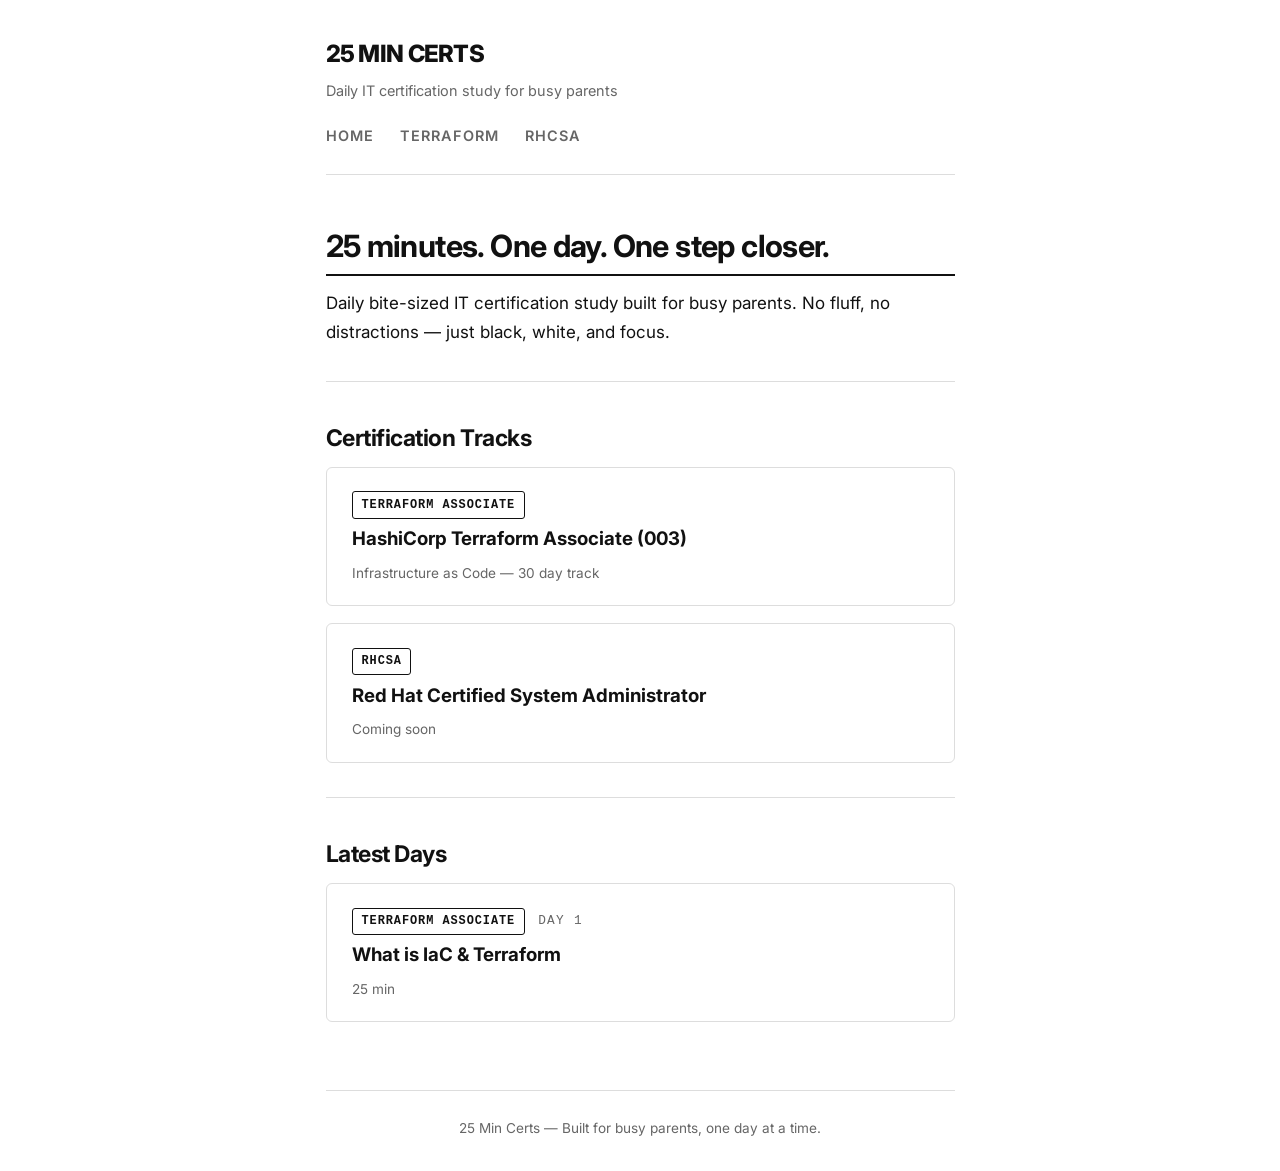
==== index.html @ 274af11c "Day 1: What is IaC and Terraform" ====
<!DOCTYPE html>
<html lang="en">
<head>
  <meta charset="UTF-8">
  <meta name="viewport" content="width=device-width, initial-scale=1.0">
  <title>Home — 25 Min Certs</title>
  <meta name="description" content="Bite-sized certification study — 25 minutes a day, black and white, no distractions.">
  <link rel="preconnect" href="https://fonts.googleapis.com">
  <link href="https://fonts.googleapis.com/css2?family=Inter:wght@400;600;700;800&display=swap" rel="stylesheet">
  <link rel="stylesheet" href="/css/style.css">
</head>
<body>

  <header class="site-header">
    <a href="/" class="site-title">25 Min Certs</a>
    <p class="site-tagline">Daily IT certification study for busy parents</p>
    <nav>
      <a href="/">Home</a>
      <a href="/days/terraform/">Terraform</a>
      <a href="/days/rhcsa/">RHCSA</a>
    </nav>
  </header>

  <main>
    
<h1>25 minutes. One day. One step closer.</h1>
<p>Daily bite-sized IT certification study built for busy parents. No fluff, no distractions — just black, white, and focus.</p>

<hr>

<h2>Certification Tracks</h2>

<ul class="day-list">
  <li class="day-card">
    <a href="/days/terraform/">
      <span class="cert-badge">Terraform Associate</span>
      <div class="day-title">HashiCorp Terraform Associate (003)</div>
      <div class="day-meta">Infrastructure as Code — 30 day track</div>
    </a>
  </li>
  <li class="day-card">
    <a href="/days/rhcsa/">
      <span class="cert-badge">RHCSA</span>
      <div class="day-title">Red Hat Certified System Administrator</div>
      <div class="day-meta">Coming soon</div>
    </a>
  </li>
</ul>

<hr>

<h2>Latest Days</h2>

<ul class="day-list"><li class="day-card">
    <a href="/days/terraform/day-01/">
      <span class="cert-badge">Terraform Associate</span>
      <span class="day-number">Day 1</span>
      <div class="day-title">What is IaC &amp; Terraform</div>
      <div class="day-meta">25 min</div>
    </a>
  </li></ul>

  </main>

  <footer class="site-footer">
    25 Min Certs — Built for busy parents, one day at a time.
  </footer>

  <script src="/js/main.js"></script>
</body>
</html>
---- css/style.css ----
/* ========================================
   25 Min Certs — Black & White Focus Theme
   ======================================== */

:root {
  --bg: #ffffff;
  --fg: #111111;
  --muted: #666666;
  --border: #dddddd;
  --accent: #000000;
  --code-bg: #f5f5f5;
  --card-shadow: 0 1px 3px rgba(0,0,0,0.08);
  --font-mono: 'SF Mono', 'Fira Code', 'Consolas', monospace;
  --font-sans: 'Inter', -apple-system, BlinkMacSystemFont, 'Segoe UI', sans-serif;
  --max-width: 680px;
}

/* Dark mode */
@media (prefers-color-scheme: dark) {
  :root {
    --bg: #111111;
    --fg: #eeeeee;
    --muted: #999999;
    --border: #333333;
    --accent: #ffffff;
    --code-bg: #1a1a1a;
  }
}

*, *::before, *::after {
  box-sizing: border-box;
  margin: 0;
  padding: 0;
}

html {
  font-size: 17px;
  scroll-behavior: smooth;
}

body {
  font-family: var(--font-sans);
  background: var(--bg);
  color: var(--fg);
  line-height: 1.7;
  padding: 2rem 1.5rem;
  max-width: var(--max-width);
  margin: 0 auto;
  -webkit-font-smoothing: antialiased;
}

/* ---- Typography ---- */

h1, h2, h3, h4 {
  font-weight: 700;
  letter-spacing: -0.02em;
  line-height: 1.3;
  margin-top: 2.5rem;
  margin-bottom: 0.75rem;
}

h1 { font-size: 1.8rem; border-bottom: 2px solid var(--fg); padding-bottom: 0.5rem; }
h2 { font-size: 1.35rem; }
h3 { font-size: 1.1rem; color: var(--muted); text-transform: uppercase; letter-spacing: 0.05em; font-size: 0.85rem; }

p { margin-bottom: 1.2rem; }

a {
  color: var(--fg);
  text-decoration: underline;
  text-underline-offset: 3px;
  text-decoration-thickness: 1px;
}
a:hover { text-decoration-thickness: 2px; }

strong { font-weight: 700; }

blockquote {
  border-left: 3px solid var(--fg);
  padding-left: 1rem;
  color: var(--muted);
  margin: 1.5rem 0;
  font-style: italic;
}

hr {
  border: none;
  border-top: 1px solid var(--border);
  margin: 2rem 0;
}

ul, ol {
  padding-left: 1.5rem;
  margin-bottom: 1.2rem;
}

li { margin-bottom: 0.4rem; }

/* ---- Code ---- */

code {
  font-family: var(--font-mono);
  font-size: 0.88rem;
  background: var(--code-bg);
  padding: 0.15rem 0.4rem;
  border-radius: 3px;
}

pre {
  background: var(--code-bg);
  border: 1px solid var(--border);
  border-radius: 6px;
  padding: 1.2rem;
  overflow-x: auto;
  margin: 1.5rem 0;
  line-height: 1.5;
}

pre code {
  background: none;
  padding: 0;
  font-size: 0.85rem;
}

/* ---- Header / Nav ---- */

.site-header {
  margin-bottom: 3rem;
  padding-bottom: 1.5rem;
  border-bottom: 1px solid var(--border);
}

.site-title {
  font-size: 1.4rem;
  font-weight: 800;
  letter-spacing: -0.03em;
  text-decoration: none;
  text-transform: uppercase;
}

.site-tagline {
  color: var(--muted);
  font-size: 0.85rem;
  margin-top: 0.25rem;
}

nav {
  margin-top: 1rem;
  display: flex;
  gap: 1.5rem;
}

nav a {
  font-size: 0.85rem;
  text-transform: uppercase;
  letter-spacing: 0.08em;
  text-decoration: none;
  color: var(--muted);
  font-weight: 600;
}

nav a:hover, nav a.active {
  color: var(--fg);
}

/* ---- Day Card (index listing) ---- */

.day-list {
  list-style: none;
  padding: 0;
}

.day-card {
  border: 1px solid var(--border);
  border-radius: 6px;
  padding: 1.2rem 1.5rem;
  margin-bottom: 1rem;
  transition: border-color 0.15s;
}

.day-card:hover {
  border-color: var(--fg);
}

.day-card a {
  text-decoration: none;
  display: block;
}

.day-card .day-number {
  font-family: var(--font-mono);
  font-size: 0.75rem;
  color: var(--muted);
  text-transform: uppercase;
  letter-spacing: 0.1em;
}

.day-card .day-title {
  font-size: 1.1rem;
  font-weight: 700;
  margin-top: 0.25rem;
}

.day-card .day-meta {
  font-size: 0.8rem;
  color: var(--muted);
  margin-top: 0.4rem;
}

/* ---- Cert Badge ---- */

.cert-badge {
  display: inline-block;
  font-family: var(--font-mono);
  font-size: 0.7rem;
  font-weight: 700;
  text-transform: uppercase;
  letter-spacing: 0.08em;
  border: 1px solid var(--fg);
  padding: 0.15rem 0.5rem;
  border-radius: 3px;
  margin-right: 0.5rem;
}

/* ---- Timer ---- */

.timer-bar {
  display: flex;
  align-items: center;
  gap: 0.75rem;
  background: var(--code-bg);
  border: 1px solid var(--border);
  border-radius: 6px;
  padding: 0.75rem 1rem;
  margin: 1.5rem 0;
  font-family: var(--font-mono);
  font-size: 0.85rem;
}

.timer-display {
  font-size: 1.3rem;
  font-weight: 700;
  min-width: 5ch;
}

.timer-btn {
  background: var(--fg);
  color: var(--bg);
  border: none;
  padding: 0.4rem 1rem;
  border-radius: 4px;
  font-family: var(--font-mono);
  font-size: 0.8rem;
  cursor: pointer;
  font-weight: 600;
}

.timer-btn:hover { opacity: 0.8; }

.timer-label {
  color: var(--muted);
  font-size: 0.75rem;
}

/* ---- Flashcards ---- */

.flashcard-deck {
  margin: 2rem 0;
}

.flashcard-deck h3 {
  margin-bottom: 1rem;
}

.flashcard {
  border: 2px solid var(--fg);
  border-radius: 8px;
  padding: 1.5rem;
  margin-bottom: 1rem;
  cursor: pointer;
  position: relative;
  min-height: 100px;
  transition: background 0.15s;
}

.flashcard:hover {
  background: var(--code-bg);
}

.flashcard-question {
  font-weight: 700;
  font-size: 1rem;
}

.flashcard-answer {
  display: none;
  margin-top: 1rem;
  padding-top: 1rem;
  border-top: 1px dashed var(--border);
  color: var(--fg);
  line-height: 1.6;
}

.flashcard.flipped .flashcard-answer {
  display: block;
}

.flashcard-hint {
  position: absolute;
  bottom: 0.5rem;
  right: 0.75rem;
  font-size: 0.7rem;
  color: var(--muted);
  font-family: var(--font-mono);
}

.flashcard.flipped .flashcard-hint {
  display: none;
}

.flashcard-nav {
  display: flex;
  justify-content: space-between;
  align-items: center;
  margin-top: 1rem;
  font-family: var(--font-mono);
  font-size: 0.8rem;
}

.flashcard-nav button {
  background: var(--fg);
  color: var(--bg);
  border: none;
  padding: 0.5rem 1.2rem;
  border-radius: 4px;
  cursor: pointer;
  font-family: var(--font-mono);
  font-weight: 600;
}

.flashcard-nav button:hover { opacity: 0.8; }
.flashcard-nav button:disabled { opacity: 0.3; cursor: default; }

.flashcard-counter {
  color: var(--muted);
}

/* ---- Progress Section ---- */

.progress-section {
  background: var(--code-bg);
  border: 1px solid var(--border);
  border-radius: 6px;
  padding: 1.2rem;
  margin: 2rem 0;
}

.progress-section h3 { margin-top: 0; }

.checklist {
  list-style: none;
  padding: 0;
}

.checklist li {
  padding: 0.4rem 0;
  font-size: 0.9rem;
}

.checklist li::before {
  content: "□ ";
  font-family: var(--font-mono);
}

.checklist li.done::before {
  content: "■ ";
}

/* ---- Footer ---- */

.site-footer {
  margin-top: 4rem;
  padding-top: 1.5rem;
  border-top: 1px solid var(--border);
  font-size: 0.8rem;
  color: var(--muted);
  text-align: center;
}

/* ---- Animated Diagrams ---- */

.replay-btn {
  display: block;
  margin: 1rem auto;
  background: var(--fg);
  color: var(--bg);
  border: none;
  padding: 0.4rem 1.2rem;
  border-radius: 4px;
  font-family: var(--font-mono);
  font-size: 0.75rem;
  font-weight: 600;
  cursor: pointer;
}
.replay-btn:hover { opacity: 0.8; }

/* Diagram: Terraform Lifecycle (vertical) */
.lifecycle {
  display: flex;
  flex-direction: column;
  align-items: center;
  gap: 0;
  padding: 1.5rem 0;
}

.lc-step {
  display: flex;
  align-items: center;
  gap: 1rem;
  opacity: 0;
  transform: translateY(12px);
  animation: stepIn 0.8s ease forwards;
}
.lc-step:nth-child(1) { animation-delay: 0.5s; }
.lc-step:nth-child(3) { animation-delay: 2.5s; }
.lc-step:nth-child(5) { animation-delay: 4.5s; }
.lc-step:nth-child(7) { animation-delay: 6.5s; }

.lc-icon {
  width: 56px;
  height: 56px;
  border: 2px solid var(--fg);
  border-radius: 12px;
  display: flex;
  align-items: center;
  justify-content: center;
  flex-shrink: 0;
  font-size: 1.5rem;
}

.lc-step:nth-child(7) .lc-icon { border-style: dashed; }

.lc-text { display: flex; flex-direction: column; }
.lc-cmd { font-family: var(--font-mono); font-size: 0.95rem; font-weight: 700; }
.lc-desc { font-size: 0.75rem; color: var(--muted); margin-top: 0.1rem; }

.lc-arrow {
  width: 2px;
  height: 0;
  background: var(--muted);
  position: relative;
  animation: growArrow 0.6s ease forwards;
}
.lc-arrow::after {
  content: '';
  position: absolute;
  bottom: -5px;
  left: -4px;
  border-left: 5px solid transparent;
  border-right: 5px solid transparent;
  border-top: 6px solid var(--muted);
}
.lc-arrow:nth-child(2) { animation-delay: 1.5s; }
.lc-arrow:nth-child(4) { animation-delay: 3.5s; }
.lc-arrow:nth-child(6) { animation-delay: 5.5s; }

/* Diagram: 10 Servers comparison */
.iac-compare {
  display: grid;
  grid-template-columns: 1fr 1fr;
  gap: 1.5rem;
  margin: 1.5rem 0;
}

.iac-side {
  border: 2px solid var(--border);
  border-radius: 10px;
  padding: 1.2rem;
  min-height: 250px;
}

.iac-side .side-label {
  font-family: var(--font-mono);
  font-size: 0.7rem;
  text-transform: uppercase;
  letter-spacing: 0.1em;
  color: var(--muted);
  margin-bottom: 1rem;
  text-align: center;
}

.server-grid {
  display: grid;
  grid-template-columns: repeat(5, 1fr);
  gap: 0.35rem;
  margin-top: 0.5rem;
}

.server-box {
  aspect-ratio: 1;
  border: 2px solid var(--fg);
  border-radius: 6px;
  display: flex;
  align-items: center;
  justify-content: center;
  font-size: 1rem;
  opacity: 0;
  transform: scale(0.5);
}

.manual-side .server-box { animation: serverPopSlow 0.5s ease forwards; }
.manual-side .server-box:nth-child(1)  { animation-delay: 0.8s; }
.manual-side .server-box:nth-child(2)  { animation-delay: 2.0s; }
.manual-side .server-box:nth-child(3)  { animation-delay: 3.2s; }
.manual-side .server-box:nth-child(4)  { animation-delay: 4.4s; }
.manual-side .server-box:nth-child(5)  { animation-delay: 5.6s; }
.manual-side .server-box:nth-child(6)  { animation-delay: 6.8s; }
.manual-side .server-box:nth-child(7)  { animation-delay: 8.0s; }
.manual-side .server-box:nth-child(8)  { animation-delay: 9.2s; }
.manual-side .server-box:nth-child(9)  { animation-delay: 10.4s; }
.manual-side .server-box:nth-child(10) { animation-delay: 11.6s; }

.click-counter {
  text-align: center;
  font-family: var(--font-mono);
  font-size: 0.75rem;
  color: var(--muted);
  margin-top: 0.8rem;
  min-height: 1.5em;
}

.tf-side .tf-file {
  text-align: center;
  font-family: var(--font-mono);
  font-size: 0.8rem;
  background: var(--code-bg);
  border-radius: 6px;
  padding: 0.6rem;
  margin-bottom: 0.8rem;
  opacity: 0;
  animation: stepIn 0.8s ease forwards;
  animation-delay: 1.5s;
}

.tf-side .tf-run {
  text-align: center;
  font-family: var(--font-mono);
  font-size: 0.75rem;
  color: var(--muted);
  margin-bottom: 0.6rem;
  opacity: 0;
  animation: diagFadeIn 0.5s ease forwards;
  animation-delay: 3.5s;
}

.tf-side .server-box { animation: serverPopFast 0.3s ease forwards; }
.tf-side .server-box:nth-child(1)  { animation-delay: 4.2s; }
.tf-side .server-box:nth-child(2)  { animation-delay: 4.3s; }
.tf-side .server-box:nth-child(3)  { animation-delay: 4.4s; }
.tf-side .server-box:nth-child(4)  { animation-delay: 4.5s; }
.tf-side .server-box:nth-child(5)  { animation-delay: 4.6s; }
.tf-side .server-box:nth-child(6)  { animation-delay: 4.7s; }
.tf-side .server-box:nth-child(7)  { animation-delay: 4.8s; }
.tf-side .server-box:nth-child(8)  { animation-delay: 4.9s; }
.tf-side .server-box:nth-child(9)  { animation-delay: 5.0s; }
.tf-side .server-box:nth-child(10) { animation-delay: 5.1s; }

.tf-side .tf-done {
  text-align: center;
  font-family: var(--font-mono);
  font-size: 0.75rem;
  color: var(--fg);
  margin-top: 0.8rem;
  opacity: 0;
  animation: diagFadeIn 0.5s ease forwards;
  animation-delay: 5.5s;
}

.iac-punchline {
  text-align: center;
  font-family: var(--font-mono);
  font-size: 0.85rem;
  color: var(--muted);
  margin-top: 1.5rem;
  opacity: 0;
  animation: diagFadeIn 0.8s ease forwards;
  animation-delay: 12.5s;
}

/* Diagram: How Terraform Thinks */
.think-flow {
  display: flex;
  flex-direction: column;
  align-items: center;
  gap: 0;
  padding: 1.5rem 0;
}

.think-stage {
  display: flex;
  align-items: center;
  gap: 1.2rem;
  background: var(--code-bg);
  border: 1px solid var(--border);
  border-radius: 10px;
  padding: 1rem 1.5rem;
  width: 100%;
  max-width: 420px;
  opacity: 0;
  animation: stepIn 0.8s ease forwards;
}
.think-stage:nth-child(1) { animation-delay: 0.5s; }
.think-stage:nth-child(3) { animation-delay: 3.0s; }
.think-stage:nth-child(5) { animation-delay: 5.5s; }

.think-stage .icon { font-size: 1.8rem; flex-shrink: 0; }
.think-stage .info { display: flex; flex-direction: column; }
.think-stage .title { font-family: var(--font-mono); font-size: 0.9rem; font-weight: 700; }
.think-stage .detail { font-size: 0.75rem; color: var(--muted); margin-top: 0.15rem; }

.think-arrow {
  width: 2px;
  height: 0;
  background: var(--muted);
  position: relative;
  animation: growArrow 0.6s ease forwards;
}
.think-arrow::after {
  content: '';
  position: absolute;
  bottom: -5px;
  left: -4px;
  border-left: 5px solid transparent;
  border-right: 5px solid transparent;
  border-top: 6px solid var(--muted);
}
.think-arrow:nth-child(2) { animation-delay: 2.0s; }
.think-arrow:nth-child(4) { animation-delay: 4.5s; }

.think-result {
  font-family: var(--font-mono);
  font-size: 0.85rem;
  text-align: center;
  margin-top: 1.5rem;
  opacity: 0;
  animation: diagFadeIn 0.6s ease forwards;
  animation-delay: 7.0s;
}

/* Diagram keyframes */
@keyframes stepIn {
  to { opacity: 1; transform: translateY(0); }
}
@keyframes growArrow {
  from { height: 0; opacity: 0; }
  to { height: 28px; opacity: 1; }
}
@keyframes serverPopSlow {
  0% { opacity: 0; transform: scale(0.5); }
  60% { opacity: 1; transform: scale(1.15); }
  100% { opacity: 1; transform: scale(1); }
}
@keyframes serverPopFast {
  0% { opacity: 0; transform: scale(0.5); }
  100% { opacity: 1; transform: scale(1); }
}
@keyframes diagFadeIn {
  to { opacity: 1; }
}

/* ---- Responsive ---- */

@media (max-width: 600px) {
  html { font-size: 16px; }
  body { padding: 1.5rem 1rem; }
  h1 { font-size: 1.5rem; }
  .flashcard { padding: 1rem; }
  .iac-compare { grid-template-columns: 1fr; }
}
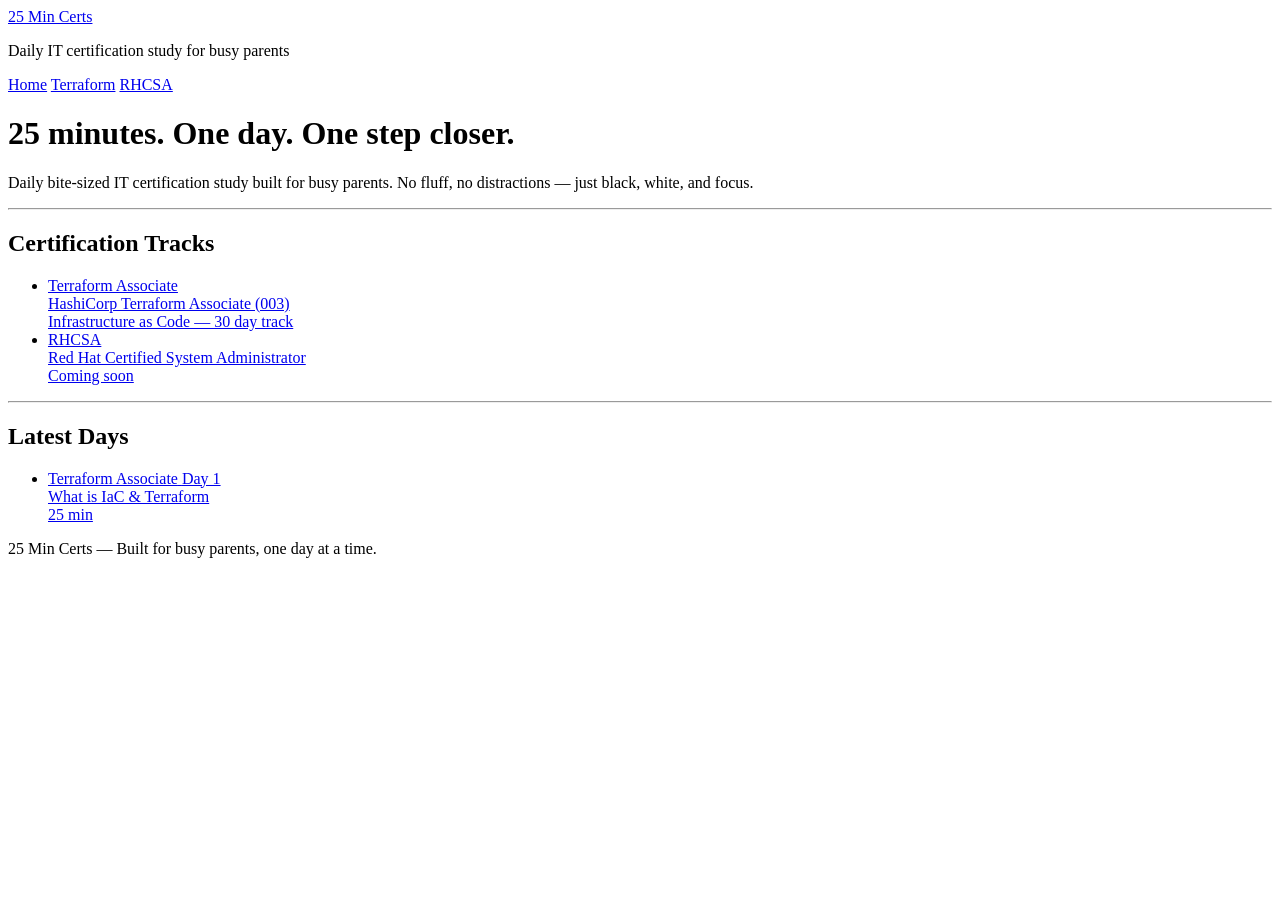
==== commit 52d43601: "Fix: absolute paths for GitHub Pages subdirectory" ====
--- a/index.html
+++ b/index.html
@@ -7,17 +7,17 @@
   <meta name="description" content="Bite-sized certification study — 25 minutes a day, black and white, no distractions.">
   <link rel="preconnect" href="https://fonts.googleapis.com">
   <link href="https://fonts.googleapis.com/css2?family=Inter:wght@400;600;700;800&display=swap" rel="stylesheet">
-  <link rel="stylesheet" href="/css/style.css">
+  <link rel="stylesheet" href="/25-min-certs/css/style.css">
 </head>
 <body>
 
   <header class="site-header">
-    <a href="/" class="site-title">25 Min Certs</a>
+    <a href="/25-min-certs/" class="site-title">25 Min Certs</a>
     <p class="site-tagline">Daily IT certification study for busy parents</p>
     <nav>
-      <a href="/">Home</a>
-      <a href="/days/terraform/">Terraform</a>
-      <a href="/days/rhcsa/">RHCSA</a>
+      <a href="/25-min-certs/">Home</a>
+      <a href="/25-min-certs/days/terraform/">Terraform</a>
+      <a href="/25-min-certs/days/rhcsa/">RHCSA</a>
     </nav>
   </header>
 
@@ -32,14 +32,14 @@
 
 <ul class="day-list">
   <li class="day-card">
-    <a href="/days/terraform/">
+    <a href="/25-min-certs/days/terraform/">
       <span class="cert-badge">Terraform Associate</span>
       <div class="day-title">HashiCorp Terraform Associate (003)</div>
       <div class="day-meta">Infrastructure as Code — 30 day track</div>
     </a>
   </li>
   <li class="day-card">
-    <a href="/days/rhcsa/">
+    <a href="/25-min-certs/days/rhcsa/">
       <span class="cert-badge">RHCSA</span>
       <div class="day-title">Red Hat Certified System Administrator</div>
       <div class="day-meta">Coming soon</div>
@@ -52,7 +52,7 @@
 <h2>Latest Days</h2>
 
 <ul class="day-list"><li class="day-card">
-    <a href="/days/terraform/day-01/">
+    <a href="/25-min-certs/days/terraform/day-01/">
       <span class="cert-badge">Terraform Associate</span>
       <span class="day-number">Day 1</span>
       <div class="day-title">What is IaC &amp; Terraform</div>
@@ -66,6 +66,6 @@
     25 Min Certs — Built for busy parents, one day at a time.
   </footer>
 
-  <script src="/js/main.js"></script>
+  <script src="/25-min-certs/js/main.js"></script>
 </body>
 </html>
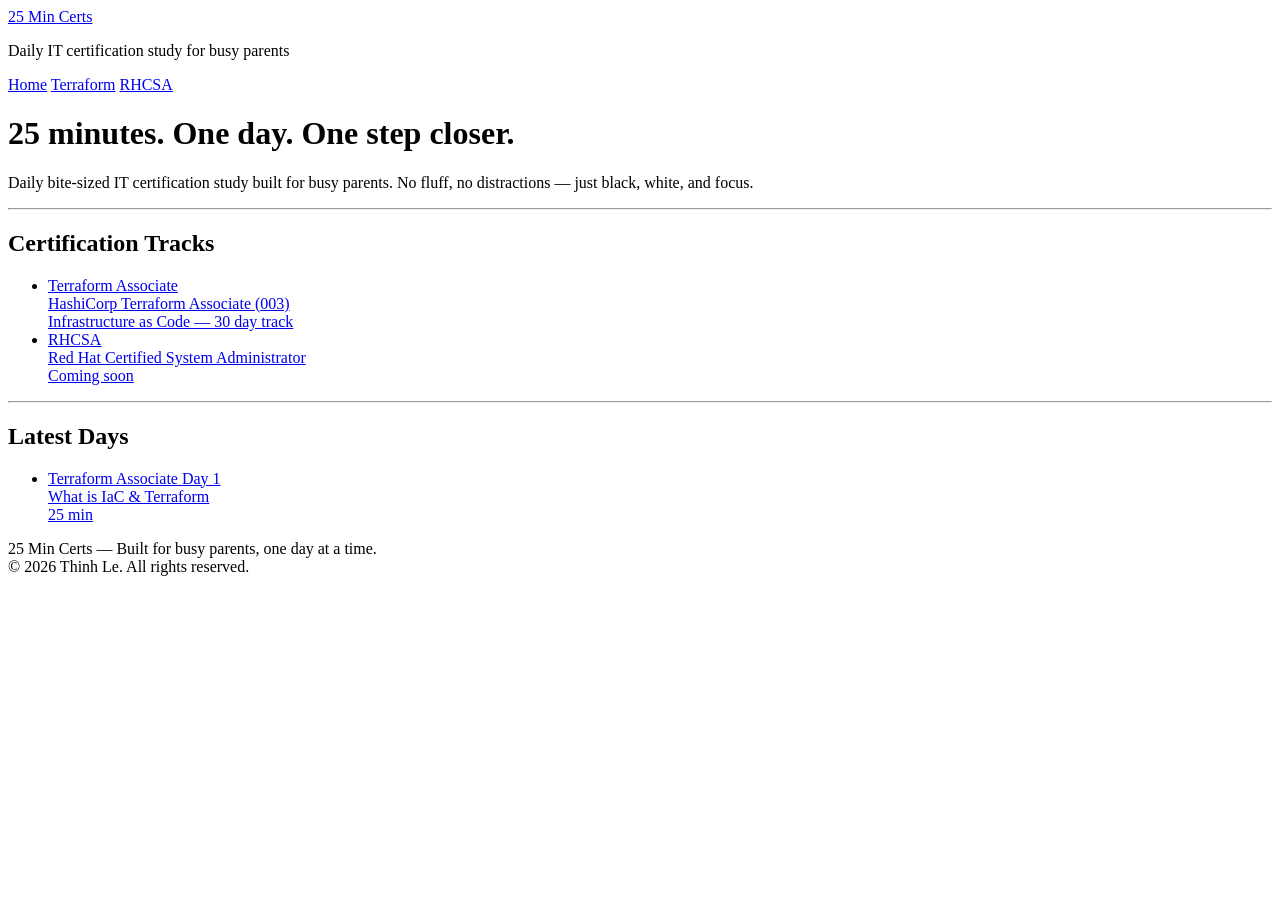
==== commit 293efe5c: "Update site content" ====
--- a/index.html
+++ b/index.html
@@ -64,6 +64,7 @@
 
   <footer class="site-footer">
     25 Min Certs — Built for busy parents, one day at a time.
+    <br>© 2026 Thinh Le. All rights reserved.
   </footer>
 
   <script src="/25-min-certs/js/main.js"></script>
